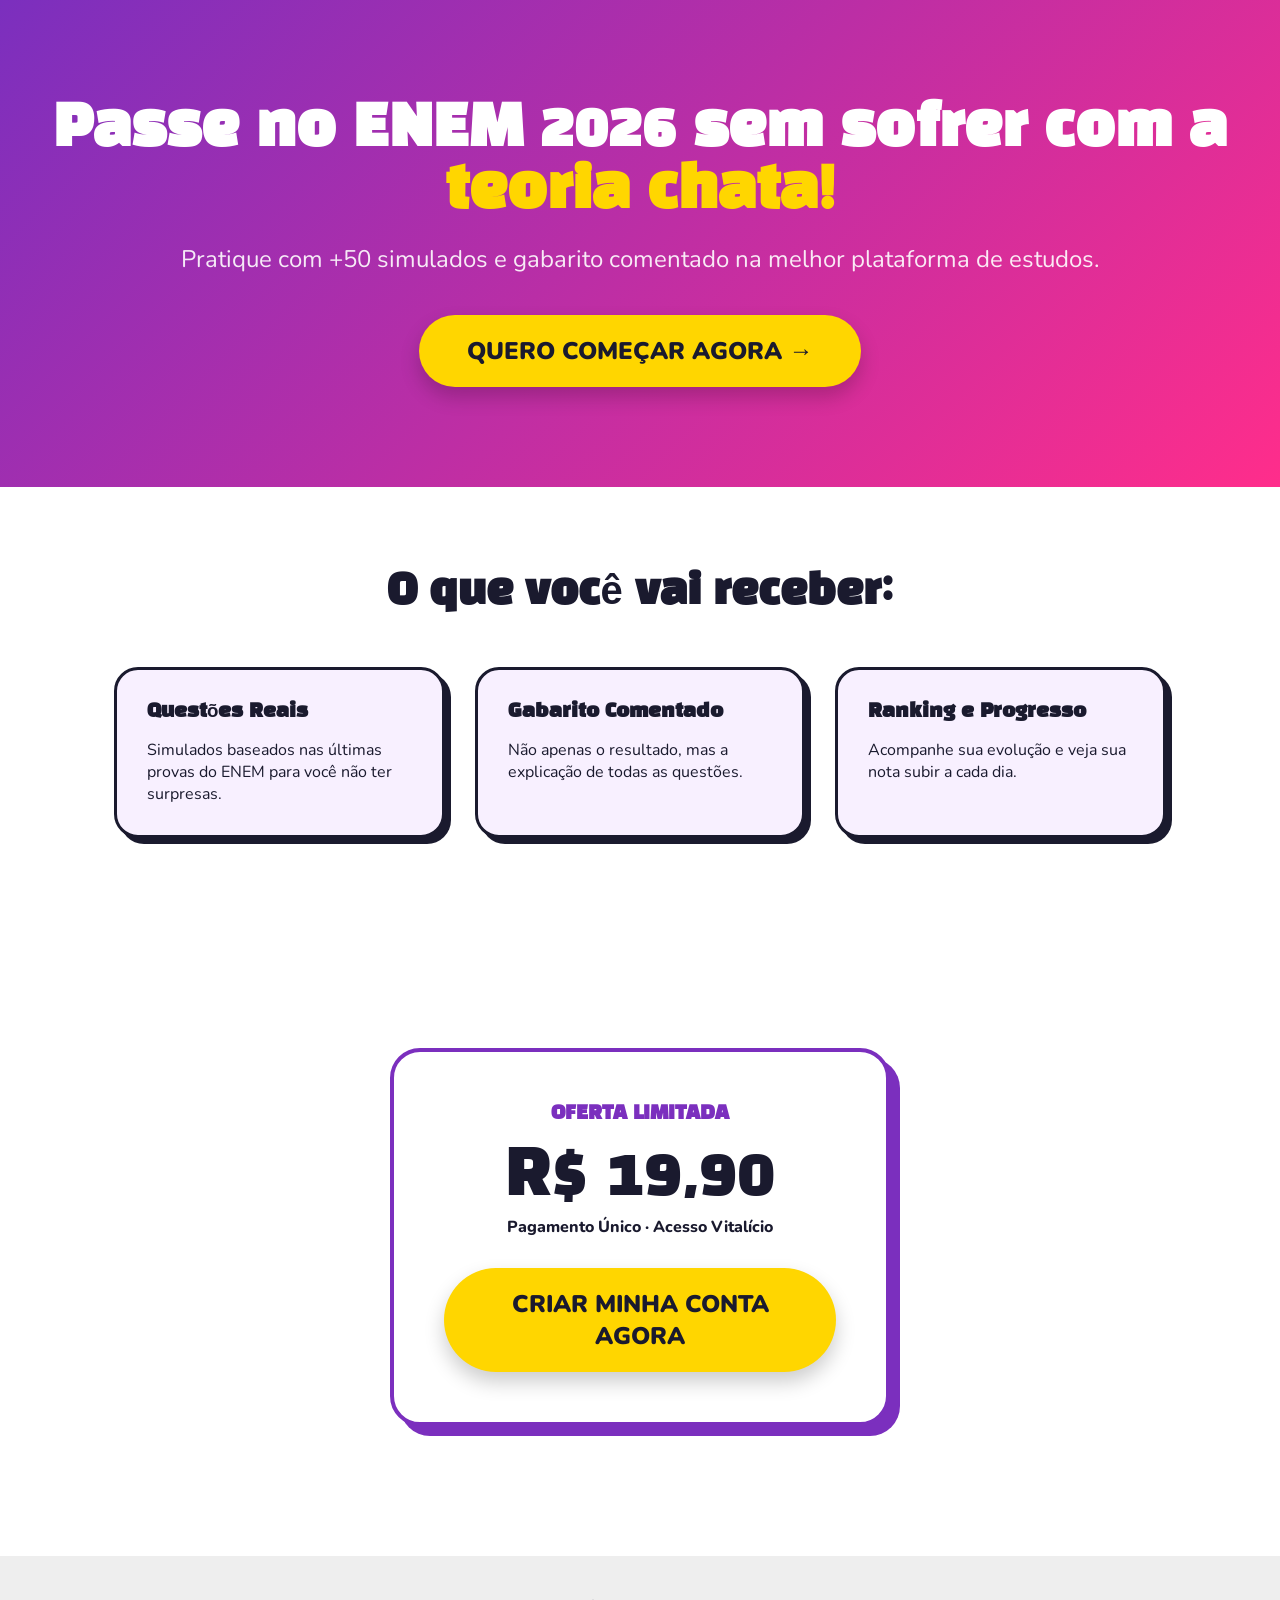
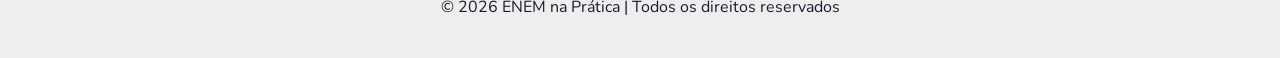
==== index.html @ 77f8a2fa "Deploy Cloudflare - Auth integrada" ====
<!DOCTYPE html>
<html lang="pt-BR">
<head>
<meta charset="UTF-8"/>
<meta name="viewport" content="width=device-width,initial-scale=1.0"/>
<title>ENEM na Prática | Passe no ENEM 2026</title>
<link href="https://fonts.googleapis.com/css2?family=Nunito:wght@400;600;700;800;900&family=Black+Han+Sans&display=swap" rel="stylesheet"/>
<style>
  :root{--pink:#FF2D8B;--purple:#7B2FBE;--yellow:#FFD600;--dark:#1a1a2e;--white:#fff;}
  *{margin:0;padding:0;box-sizing:border-box;}
  body{font-family:'Nunito',sans-serif;color:var(--dark);overflow-x:hidden;}
  .hero{background:linear-gradient(135deg, var(--purple), var(--pink));color:white;padding:100px 24px;text-align:center;}
  .hero-h1{font-family:'Black Han Sans',sans-serif;font-size:3.5rem;margin-bottom:20px;line-height:1.1;}
  .highlight{color:var(--yellow);}
  .btn-buy{display:inline-block;background:var(--yellow);color:var(--dark);padding:20px 48px;border-radius:99px;font-size:1.5rem;font-weight:900;text-decoration:none;box-shadow:0 10px 20px rgba(0,0,0,0.2);transition:0.2s;}
  .btn-buy:hover{transform:translateY(-3px);box-shadow:0 15px 30px rgba(0,0,0,0.3);}
  .section{padding:80px 24px;max-width:1100px;margin:0 auto;}
  .features{display:grid;grid-template-columns:repeat(auto-fit, minmax(300px, 1fr));gap:30px;margin-top:50px;}
  .feature-card{background:#F8F0FF;padding:30px;border-radius:24px;border:3px solid var(--dark);box-shadow:6px 6px 0 var(--dark);}
  .price-card{background:white;border:4px solid var(--purple);padding:50px;border-radius:30px;text-align:center;max-width:500px;margin:50px auto;box-shadow:10px 10px 0 var(--purple);}
</style>
</head>
<body>

<section class="hero">
  <h1 class="hero-h1">Passe no ENEM 2026 sem sofrer com a <span class="highlight">teoria chata!</span></h1>
  <p style="font-size:1.5rem;margin-bottom:40px;opacity:0.9;">Pratique com +50 simulados e gabarito comentado na melhor plataforma de estudos.</p>
  <a href="#preço" class="btn-buy">QUERO COMEÇAR AGORA →</a>
</section>

<section class="section">
  <h2 style="font-family:'Black Han Sans',sans-serif;font-size:2.5rem;text-align:center;">O que você vai receber:</h2>
  <div class="features">
    <div class="feature-card">
      <h3 style="margin-bottom:15px;font-family:'Black Han Sans',sans-serif;">Questões Reais</h3>
      <p>Simulados baseados nas últimas provas do ENEM para você não ter surpresas.</p>
    </div>
    <div class="feature-card">
      <h3 style="margin-bottom:15px;font-family:'Black Han Sans',sans-serif;">Gabarito Comentado</h3>
      <p>Não apenas o resultado, mas a explicação de todas as questões.</p>
    </div>
    <div class="feature-card">
      <h3 style="margin-bottom:15px;font-family:'Black Han Sans',sans-serif;">Ranking e Progresso</h3>
      <p>Acompanhe sua evolução e veja sua nota subir a cada dia.</p>
    </div>
  </div>
</section>

<section class="section" id="preço">
  <div class="price-card">
    <h3 style="font-family:'Black Han Sans',sans-serif;color:var(--purple);margin-bottom:10px;">OFERTA LIMITADA</h3>
    <div style="font-size:4rem;font-family:'Black Han Sans',sans-serif;">R$ 19,90</div>
    <p style="font-weight:800;margin-bottom:30px;">Pagamento Único · Acesso Vitalício</p>
    <a href="https://pay.kiwify.com.br/EXEMPLO" class="btn-buy" style="width:100%;">CRIAR MINHA CONTA AGORA</a>
  </div>
</section>

<footer style="padding:40px;text-align:center;background:#eee;">
  <p>© 2026 ENEM na Prática | Todos os direitos reservados</p>
</footer>

</body>
</html>
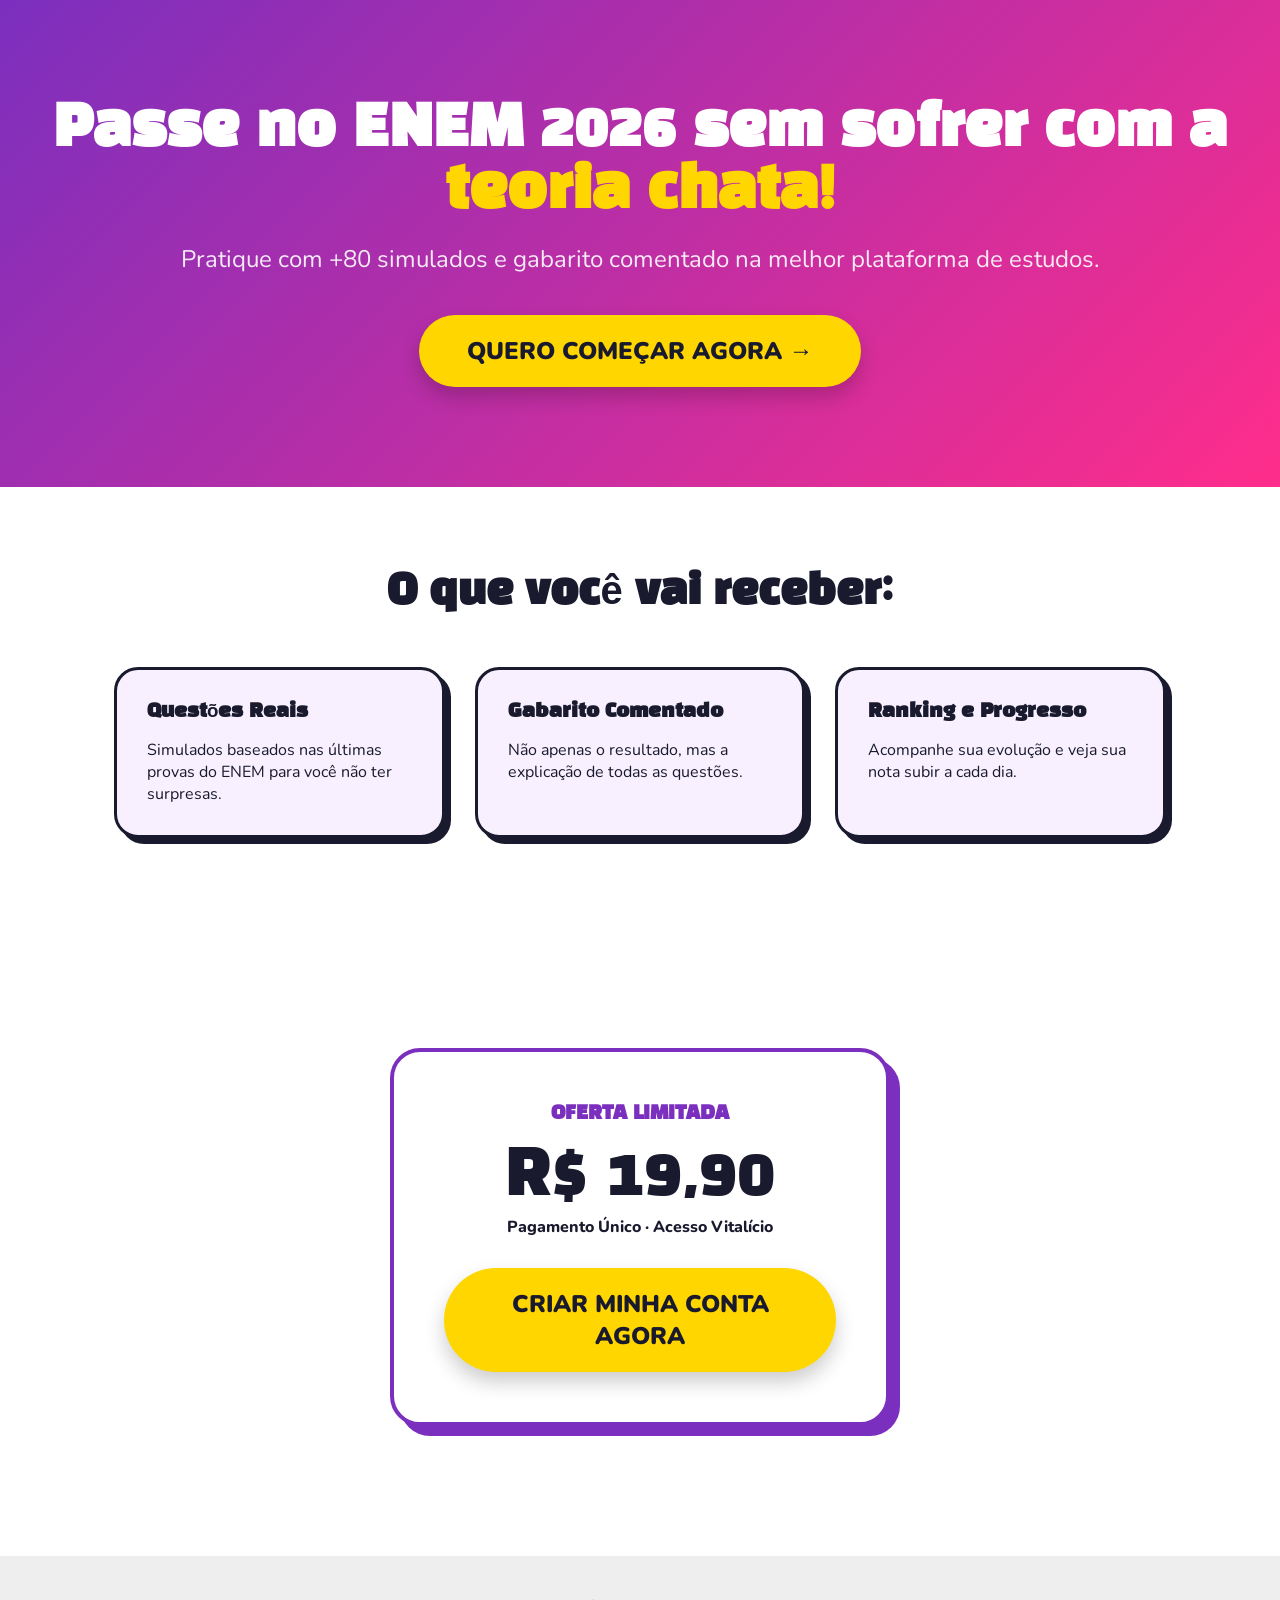
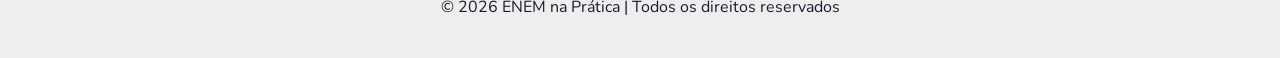
==== commit 72f5b56c: "feat(dashboard): Adicionando nova folha de reda├º├úo e novo estilo" ====
--- a/index.html
+++ b/index.html
@@ -24,7 +24,7 @@
 
 <section class="hero">
   <h1 class="hero-h1">Passe no ENEM 2026 sem sofrer com a <span class="highlight">teoria chata!</span></h1>
-  <p style="font-size:1.5rem;margin-bottom:40px;opacity:0.9;">Pratique com +50 simulados e gabarito comentado na melhor plataforma de estudos.</p>
+  <p style="font-size:1.5rem;margin-bottom:40px;opacity:0.9;">Pratique com +80 simulados e gabarito comentado na melhor plataforma de estudos.</p>
   <a href="#preço" class="btn-buy">QUERO COMEÇAR AGORA →</a>
 </section>
 
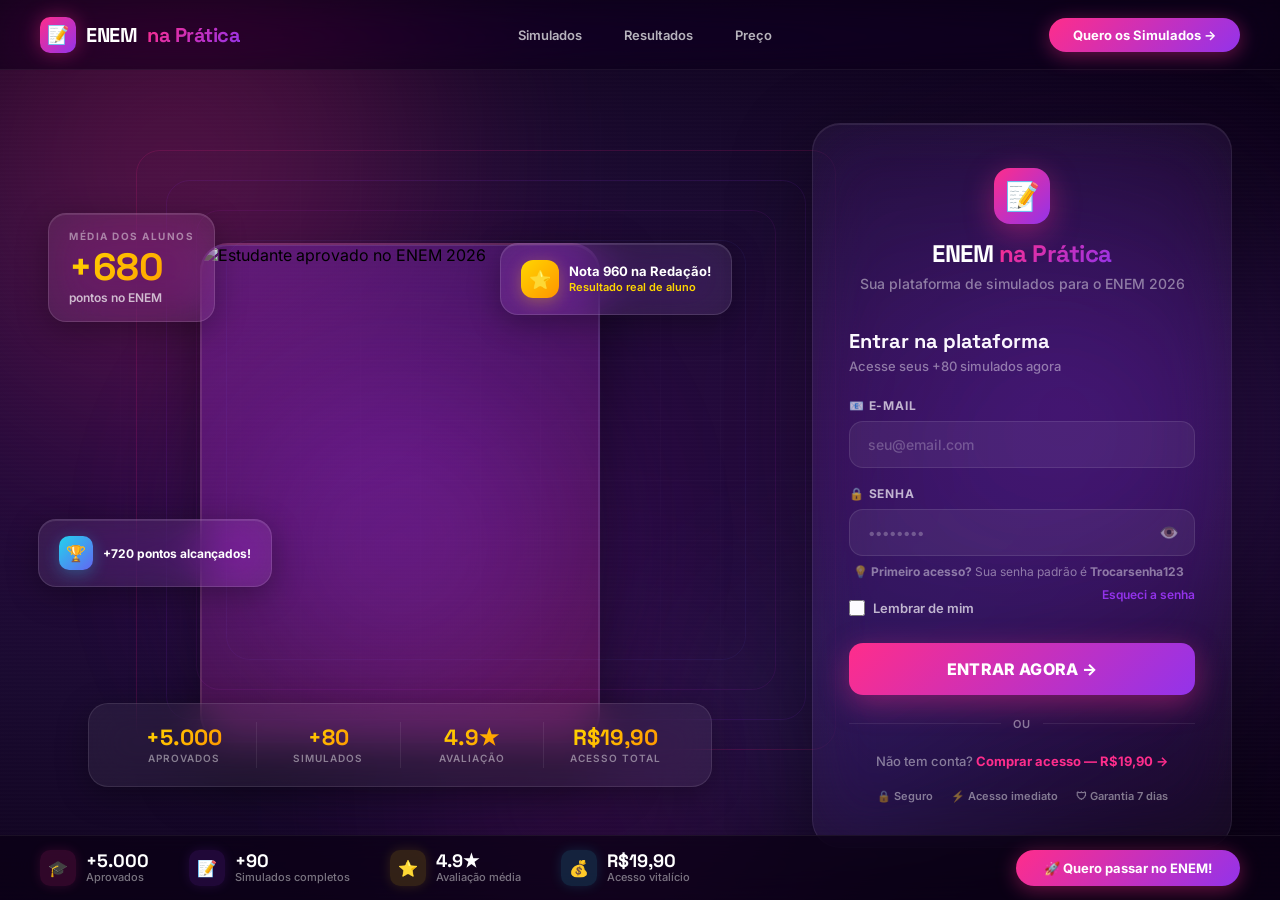
==== commit 30b4edb0: "RESGATE TOTAL: Sincronizando raiz e public com design premium" ====
--- a/index.html
+++ b/index.html
@@ -3,61 +3,530 @@
 <head>
 <meta charset="UTF-8"/>
 <meta name="viewport" content="width=device-width,initial-scale=1.0"/>
-<title>ENEM na Prática | Passe no ENEM 2026</title>
-<link href="https://fonts.googleapis.com/css2?family=Nunito:wght@400;600;700;800;900&family=Black+Han+Sans&display=swap" rel="stylesheet"/>
+<title>ENEM na Prática — Sua Plataforma de Simulados para o ENEM 2026</title>
+<meta name="description" content="Prepare-se para o ENEM 2026 com +80 simulados completos, gabarito comentado e ranking. Acesso por apenas R$19,90."/>
+<link href="https://fonts.googleapis.com/css2?family=Inter:wght@400;500;600;700;800;900&family=Space+Grotesk:wght@400;500;600;700&display=swap" rel="stylesheet"/>
 <style>
-  :root{--pink:#FF2D8B;--purple:#7B2FBE;--yellow:#FFD600;--dark:#1a1a2e;--white:#fff;}
-  *{margin:0;padding:0;box-sizing:border-box;}
-  body{font-family:'Nunito',sans-serif;color:var(--dark);overflow-x:hidden;}
-  .hero{background:linear-gradient(135deg, var(--purple), var(--pink));color:white;padding:100px 24px;text-align:center;}
-  .hero-h1{font-family:'Black Han Sans',sans-serif;font-size:3.5rem;margin-bottom:20px;line-height:1.1;}
-  .highlight{color:var(--yellow);}
-  .btn-buy{display:inline-block;background:var(--yellow);color:var(--dark);padding:20px 48px;border-radius:99px;font-size:1.5rem;font-weight:900;text-decoration:none;box-shadow:0 10px 20px rgba(0,0,0,0.2);transition:0.2s;}
-  .btn-buy:hover{transform:translateY(-3px);box-shadow:0 15px 30px rgba(0,0,0,0.3);}
-  .section{padding:80px 24px;max-width:1100px;margin:0 auto;}
-  .features{display:grid;grid-template-columns:repeat(auto-fit, minmax(300px, 1fr));gap:30px;margin-top:50px;}
-  .feature-card{background:#F8F0FF;padding:30px;border-radius:24px;border:3px solid var(--dark);box-shadow:6px 6px 0 var(--dark);}
-  .price-card{background:white;border:4px solid var(--purple);padding:50px;border-radius:30px;text-align:center;max-width:500px;margin:50px auto;box-shadow:10px 10px 0 var(--purple);}
+*{margin:0;padding:0;box-sizing:border-box;}
+html{scroll-behavior:smooth;}
+body{font-family:'Inter',sans-serif;min-height:100vh;overflow-x:hidden;background:#0a0015;}
+:root{
+  --neon-pink:#FF2D8B;--neon-purple:#9333EA;--neon-magenta:#C026D3;
+  --neon-blue:#6366F1;--neon-cyan:#22D3EE;
+  --glow-pink:rgba(255,45,139,.4);--glow-purple:rgba(147,51,234,.4);
+  --glass-bg:rgba(255,255,255,.06);--glass-border:rgba(255,255,255,.1);
+  --text-primary:#fff;--text-secondary:rgba(255,255,255,.7);--text-muted:rgba(255,255,255,.45);
+}
+
+/* ═══════════════ BACKGROUND ═══════════════ */
+.bg-layer{position:fixed;inset:0;z-index:0;overflow:hidden;}
+.bg-gradient{position:absolute;inset:0;background:radial-gradient(ellipse 120% 80% at 30% 50%,#2d0845 0%,#1a0a30 40%,#0a0015 80%);}
+.bg-orb{position:absolute;border-radius:50%;filter:blur(100px);pointer-events:none;animation:orbFloat 8s ease-in-out infinite;}
+.orb-1{width:600px;height:600px;background:radial-gradient(circle,var(--neon-pink),transparent);top:-15%;left:-10%;opacity:.3;}
+.orb-2{width:500px;height:500px;background:radial-gradient(circle,var(--neon-purple),transparent);top:20%;right:-5%;opacity:.25;animation-delay:-3s;}
+.orb-3{width:400px;height:400px;background:radial-gradient(circle,var(--neon-magenta),transparent);bottom:-10%;left:30%;opacity:.2;animation-delay:-5s;}
+.orb-4{width:350px;height:350px;background:radial-gradient(circle,var(--neon-blue),transparent);top:60%;right:20%;opacity:.15;animation-delay:-2s;}
+@keyframes orbFloat{0%,100%{transform:translate(0,0) scale(1)}50%{transform:translate(30px,-20px) scale(1.1)}}
+
+/* Grid overlay */
+.bg-grid{position:absolute;inset:0;background-image:
+  linear-gradient(rgba(255,255,255,.015) 1px,transparent 1px),
+  linear-gradient(90deg,rgba(255,255,255,.015) 1px,transparent 1px);
+  background-size:60px 60px;
+  mask-image:radial-gradient(ellipse 70% 60% at 50% 50%,black,transparent);
+}
+
+/* Neon tunnel / frame */
+.neon-tunnel{position:absolute;top:50%;left:38%;transform:translate(-50%,-50%);width:700px;height:600px;pointer-events:none;}
+.tunnel-ring{position:absolute;border:1px solid;border-radius:24px;animation:tunnelPulse 4s ease-in-out infinite;}
+.tr-1{inset:0;border-color:rgba(255,45,139,.15);animation-delay:0s;}
+.tr-2{inset:30px;border-color:rgba(147,51,234,.12);animation-delay:.5s;}
+.tr-3{inset:60px;border-color:rgba(192,38,211,.1);animation-delay:1s;}
+.tr-4{inset:90px;border-color:rgba(99,102,241,.08);animation-delay:1.5s;}
+@keyframes tunnelPulse{0%,100%{opacity:.6;transform:scale(1)}50%{opacity:1;transform:scale(1.015)}}
+
+/* Particles */
+.particles{position:absolute;inset:0;overflow:hidden;pointer-events:none;}
+.particle{position:absolute;width:3px;height:3px;border-radius:50%;background:#fff;opacity:0;animation:particleFade 6s linear infinite;}
+@keyframes particleFade{0%{opacity:0;transform:translateY(100vh) scale(0)}20%{opacity:.6}80%{opacity:.3}100%{opacity:0;transform:translateY(-10vh) scale(1)}}
+
+/* Scan line */
+.scan-line{position:absolute;inset:0;background:repeating-linear-gradient(0deg,transparent,transparent 2px,rgba(255,255,255,.008) 2px,rgba(255,255,255,.008) 4px);pointer-events:none;}
+
+/* ═══════════════ NAVBAR ═══════════════ */
+.navbar{
+  position:fixed;top:0;left:0;right:0;z-index:100;
+  height:70px;display:flex;align-items:center;justify-content:space-between;
+  padding:0 40px;
+  background:rgba(10,0,21,.6);backdrop-filter:blur(20px) saturate(1.8);
+  border-bottom:1px solid rgba(255,255,255,.06);
+}
+.nav-brand{display:flex;align-items:center;gap:10px;font-family:'Space Grotesk',sans-serif;font-size:20px;font-weight:700;color:#fff;letter-spacing:-.5px;}
+.nav-logo{width:36px;height:36px;border-radius:10px;background:linear-gradient(135deg,var(--neon-pink),var(--neon-purple));display:flex;align-items:center;justify-content:center;font-size:18px;box-shadow:0 0 20px var(--glow-pink);}
+.nav-brand span{background:linear-gradient(135deg,var(--neon-pink),var(--neon-purple));-webkit-background-clip:text;-webkit-text-fill-color:transparent;}
+.nav-links{display:flex;align-items:center;gap:6px;}
+.nav-link{padding:8px 18px;border-radius:99px;font-size:13px;font-weight:600;color:var(--text-secondary);transition:.3s;text-decoration:none;}
+.nav-link:hover{color:#fff;background:rgba(255,255,255,.08);}
+.nav-cta{padding:9px 24px;border-radius:99px;font-size:13px;font-weight:700;color:#fff;background:linear-gradient(135deg,var(--neon-pink),var(--neon-purple));border:none;cursor:pointer;transition:.3s;box-shadow:0 4px 20px var(--glow-pink);text-decoration:none;}
+.nav-cta:hover{transform:translateY(-1px);box-shadow:0 6px 30px var(--glow-pink);}
+
+/* ═══════════════ MAIN LAYOUT ═══════════════ */
+.main{position:relative;z-index:1;min-height:100vh;display:flex;align-items:center;padding-top:70px;}
+.hero-container{width:100%;max-width:1400px;margin:0 auto;padding:40px 48px;display:grid;grid-template-columns:1fr 420px;gap:60px;align-items:center;}
+
+/* ═══════════════ LEFT SECTION ═══════════════ */
+.hero-left{position:relative;}
+
+/* Floating stats cards */
+.float-card{
+  position:absolute;z-index:10;
+  background:rgba(255,255,255,.08);backdrop-filter:blur(24px) saturate(1.5);
+  border:1px solid rgba(255,255,255,.12);
+  border-radius:18px;padding:16px 20px;
+  box-shadow:0 8px 32px rgba(0,0,0,.3),inset 0 1px 0 rgba(255,255,255,.1);
+  transition:.3s;
+}
+.float-card:hover{transform:translateY(-4px);box-shadow:0 12px 40px rgba(0,0,0,.4);}
+
+.fc-score{top:30px;left:0;animation:floatY 5s ease-in-out infinite;}
+.fc-score .fc-label{font-size:10px;font-weight:700;color:var(--text-muted);text-transform:uppercase;letter-spacing:1.5px;margin-bottom:6px;}
+.fc-score .fc-value{font-family:'Space Grotesk',sans-serif;font-size:38px;font-weight:700;background:linear-gradient(135deg,#FFD600,#FF9500);-webkit-background-clip:text;-webkit-text-fill-color:transparent;line-height:1;}
+.fc-score .fc-sub{font-size:12px;font-weight:600;color:var(--text-secondary);margin-top:4px;}
+
+.fc-badge{top:60px;right:20px;display:flex;align-items:center;gap:10px;animation:floatY 4.5s ease-in-out .8s infinite;}
+.fc-badge-icon{width:38px;height:38px;border-radius:12px;background:linear-gradient(135deg,#FFD600,#FF9500);display:flex;align-items:center;justify-content:center;font-size:18px;box-shadow:0 4px 16px rgba(255,214,0,.3);}
+.fc-badge-txt{font-size:13px;font-weight:700;color:#fff;line-height:1.35;}
+.fc-badge-txt span{color:#FFD600;display:block;font-size:11px;font-weight:600;}
+
+.fc-achieve{bottom:200px;left:-10px;display:flex;align-items:center;gap:10px;animation:floatY 5.5s ease-in-out 1.5s infinite;}
+.fc-achieve-icon{width:34px;height:34px;border-radius:10px;background:linear-gradient(135deg,var(--neon-cyan),var(--neon-blue));display:flex;align-items:center;justify-content:center;font-size:16px;box-shadow:0 4px 16px rgba(34,211,238,.3);}
+.fc-achieve-txt{font-size:12px;font-weight:700;color:#fff;}
+
+@keyframes floatY{0%,100%{transform:translateY(0)}50%{transform:translateY(-12px)}}
+
+/* Student photo */
+.student-wrapper{position:relative;display:flex;justify-content:center;padding:60px 20px 0;}
+.student-glow{position:absolute;bottom:0;left:50%;transform:translateX(-50%);width:400px;height:400px;border-radius:50%;background:radial-gradient(circle,var(--neon-purple),transparent);filter:blur(80px);opacity:.4;}
+.student-frame{
+  position:relative;z-index:3;
+  width:85%;max-width:400px;height:500px;
+  border-radius:28px;overflow:hidden;
+  background:linear-gradient(160deg,rgba(147,51,234,.3),rgba(255,45,139,.2));
+  border:2px solid rgba(255,255,255,.1);
+  box-shadow:0 30px 60px rgba(0,0,0,.5),inset 0 1px 0 rgba(255,255,255,.1);
+}
+.student-img{
+  width:100%;height:100%;
+  object-fit:cover;object-position:center 15%;
+  display:block;
+}
+
+/* Photo bottom stats */
+.photo-stats{
+  position:relative;z-index:4;
+  background:rgba(255,255,255,.06);backdrop-filter:blur(20px);
+  border:1px solid rgba(255,255,255,.1);
+  border-radius:20px;padding:18px 24px;
+  margin:-40px 40px 0;
+  display:flex;gap:0;
+  box-shadow:0 8px 32px rgba(0,0,0,.3);
+}
+.pstat{flex:1;text-align:center;padding:4px 0;}
+.pstat:not(:last-child){border-right:1px solid rgba(255,255,255,.08);}
+.pstat-val{font-family:'Space Grotesk',sans-serif;font-size:22px;font-weight:700;color:#fff;line-height:1;}
+.pstat-val .highlight{background:linear-gradient(135deg,#FFD600,#FF9500);-webkit-background-clip:text;-webkit-text-fill-color:transparent;}
+.pstat-lbl{font-size:10px;font-weight:600;color:var(--text-muted);text-transform:uppercase;letter-spacing:1px;margin-top:4px;}
+
+/* ═══════════════ RIGHT SECTION (LOGIN) ═══════════════ */
+.login-panel{
+  background:rgba(255,255,255,.04);backdrop-filter:blur(32px) saturate(1.5);
+  border:1px solid rgba(255,255,255,.08);
+  border-radius:28px;padding:44px 36px;
+  box-shadow:0 24px 80px rgba(0,0,0,.4),inset 0 1px 0 rgba(255,255,255,.08);
+  position:relative;overflow:hidden;
+}
+.login-panel::before{
+  content:'';position:absolute;top:-60%;right:-60%;width:200%;height:200%;
+  background:radial-gradient(circle,rgba(147,51,234,.06),transparent 50%);
+  pointer-events:none;
+}
+
+.login-brand{text-align:center;margin-bottom:36px;position:relative;}
+.login-logo{width:56px;height:56px;border-radius:16px;background:linear-gradient(135deg,var(--neon-pink),var(--neon-purple));display:flex;align-items:center;justify-content:center;font-size:28px;margin:0 auto 14px;box-shadow:0 8px 30px var(--glow-pink);animation:logoPulse 3s ease-in-out infinite;}
+@keyframes logoPulse{0%,100%{box-shadow:0 8px 30px var(--glow-pink)}50%{box-shadow:0 8px 50px var(--glow-pink),0 0 60px var(--glow-purple)}}
+.login-title{font-family:'Space Grotesk',sans-serif;font-size:24px;font-weight:700;color:#fff;letter-spacing:-.5px;}
+.login-title span{background:linear-gradient(135deg,var(--neon-pink),var(--neon-purple));-webkit-background-clip:text;-webkit-text-fill-color:transparent;}
+.login-subtitle{font-size:14px;color:var(--text-muted);font-weight:500;margin-top:6px;}
+
+.form-heading{font-family:'Space Grotesk',sans-serif;font-size:20px;font-weight:700;color:#fff;margin-bottom:4px;}
+.form-sub{font-size:13px;color:var(--text-muted);font-weight:500;margin-bottom:24px;}
+
+.f-group{margin-bottom:18px;}
+.f-label{font-size:12px;font-weight:700;color:var(--text-secondary);margin-bottom:8px;display:flex;align-items:center;gap:6px;text-transform:uppercase;letter-spacing:.8px;}
+.f-input{
+  width:100%;background:rgba(255,255,255,.06);
+  border:1.5px solid rgba(255,255,255,.1);
+  border-radius:14px;padding:14px 18px;
+  font-family:'Inter',sans-serif;font-size:14px;font-weight:500;
+  color:#fff;outline:none;transition:.3s;
+}
+.f-input::placeholder{color:rgba(255,255,255,.25);}
+.f-input:focus{border-color:var(--neon-purple);background:rgba(147,51,234,.06);box-shadow:0 0 0 4px rgba(147,51,234,.1);}
+
+.pwd-wrapper{position:relative;display:flex;align-items:center;}
+.pwd-toggle{position:absolute;right:16px;background:none;border:none;color:rgba(255,255,255,.5);cursor:pointer;font-size:16px;padding:0;transition:.2s;display:flex;}
+.pwd-toggle:hover{color:var(--neon-pink);}
+.f-input.pr-10{padding-right:45px;}
+
+.forgot{text-align:right;margin-top:-10px;margin-bottom:20px;}
+.forgot a{font-size:12px;font-weight:600;color:var(--neon-purple);text-decoration:none;transition:.2s;}
+.forgot a:hover{color:var(--neon-pink);}
+
+.remember-me {
+  display: flex;
+  align-items: center;
+  gap: 8px;
+  cursor: pointer;
+  user-select: none;
+}
+.remember-me input {
+  width: 16px;
+  height: 16px;
+  accent-color: var(--neon-purple);
+  cursor: pointer;
+}
+.remember-me span {
+  font-size: 13px;
+  font-weight: 600;
+  color: var(--text-secondary);
+}
+
+.btn-login{
+  width:100%;position:relative;overflow:hidden;
+  background:linear-gradient(135deg,var(--neon-pink),var(--neon-purple));
+  color:#fff;font-family:'Inter',sans-serif;font-size:16px;font-weight:800;
+  padding:16px;border-radius:14px;border:none;cursor:pointer;
+  transition:.3s;letter-spacing:.3px;
+  box-shadow:0 8px 30px var(--glow-pink);
+}
+.btn-login::before{
+  content:'';position:absolute;top:0;left:-100%;width:100%;height:100%;
+  background:linear-gradient(90deg,transparent,rgba(255,255,255,.15),transparent);
+  transition:.6s;
+}
+.btn-login:hover::before{left:100%;}
+.btn-login:hover{transform:translateY(-2px);box-shadow:0 12px 40px var(--glow-pink);}
+.btn-login:active{transform:translateY(0);box-shadow:0 4px 20px var(--glow-pink);}
+
+.login-divider{display:flex;align-items:center;gap:12px;margin:22px 0;}
+.login-divider::before,.login-divider::after{content:'';flex:1;height:1px;background:rgba(255,255,255,.08);}
+.login-divider span{font-size:11px;font-weight:600;color:var(--text-muted);text-transform:uppercase;letter-spacing:1px;}
+
+.login-footer{text-align:center;font-size:13px;color:var(--text-muted);font-weight:500;margin-top:18px;}
+.login-footer a{color:var(--neon-pink);font-weight:700;text-decoration:none;transition:.2s;}
+.login-footer a:hover{color:var(--neon-purple);text-decoration:underline;}
+
+/* Trust badges */
+.trust-row{display:flex;justify-content:center;gap:18px;margin-top:20px;flex-wrap:wrap;}
+.trust-item{display:flex;align-items:center;gap:5px;font-size:11px;font-weight:600;color:var(--text-muted);}
+
+/* ═══════════════ BOTTOM STRIP ═══════════════ */
+.bottom-strip{
+  position:fixed;bottom:0;left:0;right:0;z-index:50;
+  background:rgba(10,0,21,.7);backdrop-filter:blur(20px);
+  border-top:1px solid rgba(255,255,255,.06);
+  padding:14px 40px;
+}
+.strip-inner{max-width:1400px;margin:0 auto;display:flex;align-items:center;justify-content:space-between;}
+.strip-stats{display:flex;gap:40px;}
+.st-item{display:flex;align-items:center;gap:10px;}
+.st-icon{width:36px;height:36px;border-radius:10px;display:flex;align-items:center;justify-content:center;font-size:16px;}
+.st-icon-1{background:rgba(255,45,139,.15);box-shadow:0 0 12px rgba(255,45,139,.15);}
+.st-icon-2{background:rgba(147,51,234,.15);box-shadow:0 0 12px rgba(147,51,234,.15);}
+.st-icon-3{background:rgba(255,214,0,.15);box-shadow:0 0 12px rgba(255,214,0,.15);}
+.st-icon-4{background:rgba(34,211,238,.15);box-shadow:0 0 12px rgba(34,211,238,.15);}
+.st-val{font-family:'Space Grotesk',sans-serif;font-size:18px;font-weight:700;color:#fff;line-height:1;}
+.st-lbl{font-size:11px;font-weight:500;color:var(--text-muted);}
+.strip-cta{padding:10px 28px;border-radius:99px;font-size:13px;font-weight:700;color:#fff;background:linear-gradient(135deg,var(--neon-pink),var(--neon-purple));border:none;cursor:pointer;box-shadow:0 4px 20px var(--glow-pink);transition:.3s;text-decoration:none;}
+.strip-cta:hover{transform:translateY(-1px);box-shadow:0 6px 30px var(--glow-pink);}
+
+/* ═══════════════ ANIMATIONS ═══════════════ */
+@keyframes fadeUp{from{opacity:0;transform:translateY(30px)}to{opacity:1;transform:translateY(0)}}
+@keyframes fadeIn{from{opacity:0}to{opacity:1}}
+@keyframes slideInLeft{from{opacity:0;transform:translateX(-40px)}to{opacity:1;transform:translateX(0)}}
+@keyframes slideInRight{from{opacity:0;transform:translateX(40px)}to{opacity:1;transform:translateX(0)}}
+
+.hero-left{animation:slideInLeft .8s ease both;}
+.login-panel{animation:slideInRight .8s .15s ease both;}
+.bottom-strip{animation:fadeUp .6s .4s ease both;}
+.fc-score{animation:fadeUp .6s .3s ease both,floatY 5s ease-in-out infinite;}
+.fc-badge{animation:fadeUp .6s .5s ease both,floatY 4.5s ease-in-out .8s infinite;}
+.fc-achieve{animation:fadeUp .6s .7s ease both,floatY 5.5s ease-in-out 1.5s infinite;}
+
+/* ═══════════════ RESPONSIVE ═══════════════ */
+@media(max-width:1100px){
+  .hero-container{grid-template-columns:1fr;max-width:540px;gap:40px;padding:40px 24px;}
+  .hero-left{order:2;}
+  .login-panel{order:1;}
+  .float-card{display:none;}
+  .neon-tunnel{display:none;}
+  .bottom-strip{position:relative;}
+  .strip-stats{gap:20px;flex-wrap:wrap;}
+}
+@media(max-width:600px){
+  .navbar{padding:0 20px;}
+  .nav-links{display:none;}
+  .hero-container{padding:24px 16px;}
+  .login-panel{padding:32px 24px;}
+  .strip-inner{flex-direction:column;gap:14px;}
+  .strip-stats{justify-content:center;}
+  .photo-stats{margin:-30px 20px 0;padding:14px 16px;}
+  .pstat-val{font-size:17px;}
+}
 </style>
 </head>
 <body>
 
-<section class="hero">
-  <h1 class="hero-h1">Passe no ENEM 2026 sem sofrer com a <span class="highlight">teoria chata!</span></h1>
-  <p style="font-size:1.5rem;margin-bottom:40px;opacity:0.9;">Pratique com +80 simulados e gabarito comentado na melhor plataforma de estudos.</p>
-  <a href="#preço" class="btn-buy">QUERO COMEÇAR AGORA →</a>
-</section>
-
-<section class="section">
-  <h2 style="font-family:'Black Han Sans',sans-serif;font-size:2.5rem;text-align:center;">O que você vai receber:</h2>
-  <div class="features">
-    <div class="feature-card">
-      <h3 style="margin-bottom:15px;font-family:'Black Han Sans',sans-serif;">Questões Reais</h3>
-      <p>Simulados baseados nas últimas provas do ENEM para você não ter surpresas.</p>
+<!-- ═══ BG ═══ -->
+<div class="bg-layer">
+  <div class="bg-gradient"></div>
+  <div class="bg-orb orb-1"></div>
+  <div class="bg-orb orb-2"></div>
+  <div class="bg-orb orb-3"></div>
+  <div class="bg-orb orb-4"></div>
+  <div class="bg-grid"></div>
+  <div class="scan-line"></div>
+  <div class="particles" id="particles"></div>
+</div>
+
+<!-- ═══ NAV ═══ -->
+<nav class="navbar" id="navbar">
+  <div class="nav-brand">
+    <div class="nav-logo">📝</div>
+    ENEM <span>na Prática</span>
+  </div>
+  <div class="nav-links">
+    <a href="vendas.html" class="nav-link">Simulados</a>
+    <a href="vendas.html#depoimentos" class="nav-link">Resultados</a>
+    <a href="vendas.html#oferta" class="nav-link">Preço</a>
+  </div>
+  <a href="vendas.html#oferta" class="nav-cta">Quero os Simulados →</a>
+</nav>
+
+<!-- ═══ HERO ═══ -->
+<main class="main">
+  <!-- Neon Tunnel -->
+  <div class="neon-tunnel">
+    <div class="tunnel-ring tr-1"></div>
+    <div class="tunnel-ring tr-2"></div>
+    <div class="tunnel-ring tr-3"></div>
+    <div class="tunnel-ring tr-4"></div>
+  </div>
+
+  <div class="hero-container">
+    <!-- LEFT: Student + Floating Cards -->
+    <div class="hero-left">
+      <!-- Float Card: Score -->
+      <div class="float-card fc-score">
+        <div class="fc-label">Média dos Alunos</div>
+        <div class="fc-value">+680</div>
+        <div class="fc-sub">pontos no ENEM</div>
+      </div>
+
+      <!-- Float Card: Badge -->
+      <div class="float-card fc-badge">
+        <div class="fc-badge-icon">⭐</div>
+        <div class="fc-badge-txt">Nota 960 na Redação!<span>Resultado real de aluno</span></div>
+      </div>
+
+      <!-- Float Card: Achievement -->
+      <div class="float-card fc-achieve">
+        <div class="fc-achieve-icon">🏆</div>
+        <div class="fc-achieve-txt">+720 pontos alcançados!</div>
+      </div>
+
+      <!-- Student Photo -->
+      <div class="student-wrapper">
+        <div class="student-glow"></div>
+        <div class="student-frame">
+          <img src="https://i.ibb.co/mVqtQnmf/9d2bcede-705d-435c-8428-8ed5b27994ad-1-removebg-preview.png" alt="Estudante aprovado no ENEM 2026" class="student-img"/>
+        </div>
+      </div>
+
+      <!-- Bottom Stats -->
+      <div class="photo-stats">
+        <div class="pstat"><div class="pstat-val"><span class="highlight">+5.000</span></div><div class="pstat-lbl">Aprovados</div></div>
+        <div class="pstat"><div class="pstat-val"><span class="highlight">+80</span></div><div class="pstat-lbl">Simulados</div></div>
+        <div class="pstat"><div class="pstat-val"><span class="highlight">4.9★</span></div><div class="pstat-lbl">Avaliação</div></div>
+        <div class="pstat"><div class="pstat-val"><span class="highlight">R$19,90</span></div><div class="pstat-lbl">Acesso total</div></div>
+      </div>
     </div>
-    <div class="feature-card">
-      <h3 style="margin-bottom:15px;font-family:'Black Han Sans',sans-serif;">Gabarito Comentado</h3>
-      <p>Não apenas o resultado, mas a explicação de todas as questões.</p>
-    </div>
-    <div class="feature-card">
-      <h3 style="margin-bottom:15px;font-family:'Black Han Sans',sans-serif;">Ranking e Progresso</h3>
-      <p>Acompanhe sua evolução e veja sua nota subir a cada dia.</p>
+
+    <!-- RIGHT: Login -->
+    <div class="login-panel">
+      <div class="login-brand">
+        <div class="login-logo">📝</div>
+        <div class="login-title">ENEM <span>na Prática</span></div>
+        <div class="login-subtitle">Sua plataforma de simulados para o ENEM 2026</div>
+      </div>
+
+      <div class="form-heading">Entrar na plataforma</div>
+      <p class="form-sub">Acesse seus +80 simulados agora</p>
+
+      <div id="errMsg" style="background:rgba(220,38,38,.15);border:1px solid rgba(220,38,38,.3);border-radius:12px;padding:12px 16px;font-size:13px;font-weight:600;color:#FC8181;margin-bottom:16px;display:none;"></div>
+
+      <div class="f-group">
+        <label class="f-label">📧 E-mail</label>
+        <input type="email" class="f-input" id="email" placeholder="seu@email.com" autocomplete="email"/>
+      </div>
+      <div class="f-group" style="margin-bottom:8px;">
+        <label class="f-label">🔒 Senha</label>
+        <div class="pwd-wrapper">
+          <input type="password" class="f-input pr-10" id="senha" placeholder="••••••••" autocomplete="current-password"/>
+          <button type="button" class="pwd-toggle" id="togglePwd" title="Ver senha">👁️</button>
+        </div>
+      </div>
+      <div style="font-size:12px;color:var(--text-muted);margin-bottom:14px;padding-left:4px;">
+        💡 <b>Primeiro acesso?</b> Sua senha padrão é <b>Trocarsenha123</b>
+      </div>
+      
+      <div style="display:flex; justify-content: space-between; align-items: center; margin-bottom: 20px;">
+        <label class="remember-me">
+          <input type="checkbox" id="rememberMe">
+          <span>Lembrar de mim</span>
+        </label>
+        <div class="forgot"><a href="#" style="margin:0;">Esqueci a senha</a></div>
+      </div>
+
+      <button class="btn-login" id="btnLogin">ENTRAR AGORA →</button>
+
+      <div class="login-divider"><span>ou</span></div>
+
+      <div class="login-footer">
+        Não tem conta? <a href="vendas.html">Comprar acesso — R$19,90 →</a>
+      </div>
+
+      <div class="trust-row">
+        <div class="trust-item">🔒 Seguro</div>
+        <div class="trust-item">⚡ Acesso imediato</div>
+        <div class="trust-item">🛡 Garantia 7 dias</div>
+      </div>
     </div>
   </div>
-</section>
-
-<section class="section" id="preço">
-  <div class="price-card">
-    <h3 style="font-family:'Black Han Sans',sans-serif;color:var(--purple);margin-bottom:10px;">OFERTA LIMITADA</h3>
-    <div style="font-size:4rem;font-family:'Black Han Sans',sans-serif;">R$ 19,90</div>
-    <p style="font-weight:800;margin-bottom:30px;">Pagamento Único · Acesso Vitalício</p>
-    <a href="https://pay.kiwify.com.br/EXEMPLO" class="btn-buy" style="width:100%;">CRIAR MINHA CONTA AGORA</a>
+</main>
+
+<!-- ═══ BOTTOM STRIP ═══ -->
+<div class="bottom-strip">
+  <div class="strip-inner">
+    <div class="strip-stats">
+      <div class="st-item">
+        <div class="st-icon st-icon-1">🎓</div>
+        <div><div class="st-val">+5.000</div><div class="st-lbl">Aprovados</div></div>
+      </div>
+      <div class="st-item">
+        <div class="st-icon st-icon-2">📝</div>
+        <div><div class="st-val">+90</div><div class="st-lbl">Simulados completos</div></div>
+      </div>
+      <div class="st-item">
+        <div class="st-icon st-icon-3">⭐</div>
+        <div><div class="st-val">4.9★</div><div class="st-lbl">Avaliação média</div></div>
+      </div>
+      <div class="st-item">
+        <div class="st-icon st-icon-4">💰</div>
+        <div><div class="st-val">R$19,90</div><div class="st-lbl">Acesso vitalício</div></div>
+      </div>
+    </div>
+    <a href="vendas.html#oferta" class="strip-cta">🚀 Quero passar no ENEM!</a>
   </div>
-</section>
-
-<footer style="padding:40px;text-align:center;background:#eee;">
-  <p>© 2026 ENEM na Prática | Todos os direitos reservados</p>
-</footer>
+</div>
+
+<!-- ═══ PARTICLES JS ═══ -->
+<script>
+(function(){
+  var c=document.getElementById('particles');
+  for(var i=0;i<40;i++){
+    var p=document.createElement('div');
+    p.className='particle';
+    p.style.left=Math.random()*100+'%';
+    p.style.animationDuration=(4+Math.random()*6)+'s';
+    p.style.animationDelay=Math.random()*6+'s';
+    p.style.width=p.style.height=(1+Math.random()*3)+'px';
+    var colors=['rgba(255,45,139,.6)','rgba(147,51,234,.5)','rgba(255,214,0,.5)','rgba(34,211,238,.4)','rgba(255,255,255,.4)'];
+    p.style.background=colors[Math.floor(Math.random()*colors.length)];
+    c.appendChild(p);
+  }
+})();
+
+// Password Toggle
+document.getElementById('togglePwd').addEventListener('click', function() {
+  var pwdInput = document.getElementById('senha');
+  if(pwdInput.type === 'password') {
+    pwdInput.type = 'text';
+    this.textContent = '🙈';
+    this.title = 'Ocultar senha';
+  } else {
+    pwdInput.type = 'password';
+    this.textContent = '👁️';
+    this.title = 'Ver senha';
+  }
+});
+</script>
+
+<!-- ═══ AUTH ═══ -->
+<script type="module">
+  import { login } from './src/js/auth.js';
+
+  const btn = document.getElementById('btnLogin');
+  const emailEl = document.getElementById('email');
+  const senhaEl = document.getElementById('senha');
+  const rememberEl = document.getElementById('rememberMe');
+  const errMsg = document.getElementById('errMsg');
+
+  // Load remembered email
+  const savedEmail = localStorage.getItem('enem_remembered_email');
+  if (savedEmail) {
+    emailEl.value = savedEmail;
+    rememberEl.checked = true;
+  }
+
+  btn.addEventListener('click', async () => {
+    const email = emailEl.value.trim();
+    const password = senhaEl.value;
+
+    if (!email || !password) {
+      errMsg.style.display = 'block';
+      errMsg.textContent = '❌ Preencha e-mail e senha.';
+      return;
+    }
+    errMsg.style.display = 'none';
+
+    try {
+      btn.textContent = 'Entrando...';
+      btn.style.opacity = '.7';
+      btn.style.pointerEvents = 'none';
+      await login(email, password);
+      
+      // Save or remove email
+      if (rememberEl.checked) {
+        localStorage.setItem('enem_remembered_email', email);
+      } else {
+        localStorage.removeItem('enem_remembered_email');
+      }
+
+      window.location.href = 'dashboard.html';
+    } catch (error) {
+      errMsg.style.display = 'block';
+      errMsg.textContent = '❌ ' + (error.message || 'E-mail ou senha incorretos.');
+      btn.textContent = 'ENTRAR AGORA →';
+      btn.style.opacity = '1';
+      btn.style.pointerEvents = 'auto';
+    }
+  });
+
+  [emailEl, senhaEl].forEach(el => {
+    el.addEventListener('keydown', e => { if (e.key === 'Enter') btn.click(); });
+  });
+</script>
 
 </body>
 </html>
